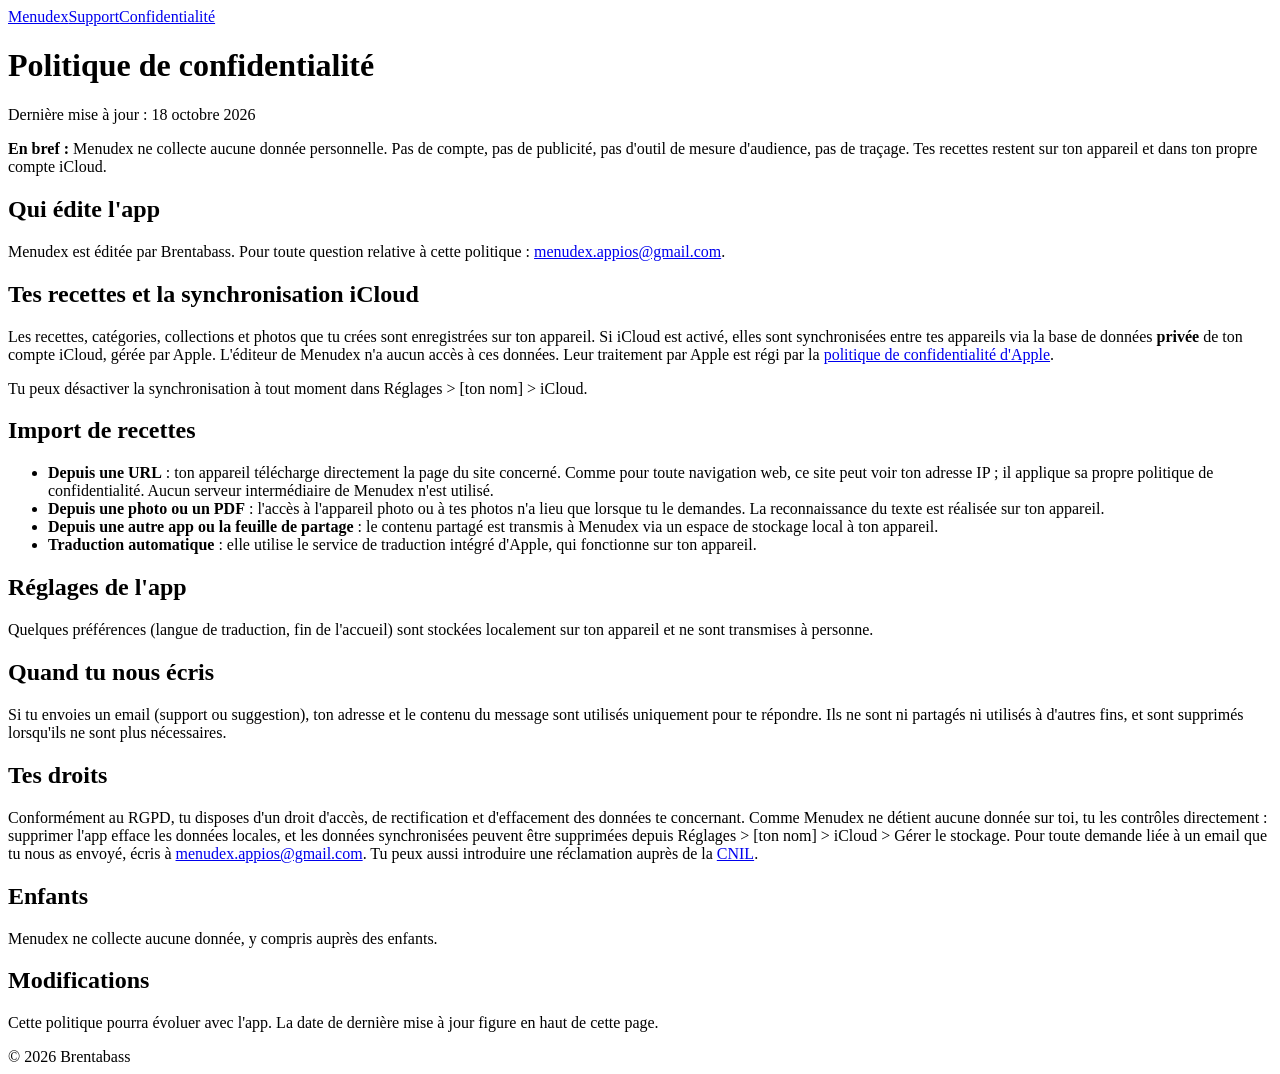
==== privacy.html @ 75eee8f6 "Adresse de contact Co-Authored-By: Claude Opus 5.5 <noreply@anthropic.com>" ====
<!doctype html>
<html lang="fr">
<head>
  <meta charset="utf-8">
  <meta name="viewport" content="width=device-width, initial-scale=1">
  <title>Menudex — Confidentialité</title>
  <meta name="description" content="Politique de confidentialité de l'app Menudex.">
  <link rel="stylesheet" href="style.css">
</head>
<body>
<main>
  <nav><a href="./">Menudex</a><a href="support.html">Support</a><a href="privacy.html">Confidentialité</a></nav>
  <header>
    <h1>Politique de confidentialité</h1>
    <p class="meta">Dernière mise à jour : 18 octobre 2026</p>
  </header>

  <p class="summary"><strong>En bref :</strong> Menudex ne collecte aucune donnée personnelle. Pas de compte, pas de publicité, pas d'outil de mesure d'audience, pas de traçage. Tes recettes restent sur ton appareil et dans ton propre compte iCloud.</p>

  <h2>Qui édite l'app</h2>
  <p>Menudex est éditée par Brentabass. Pour toute question relative à cette politique : <a href="mailto:menudex.appios@gmail.com">menudex.appios@gmail.com</a>.</p>

  <h2>Tes recettes et la synchronisation iCloud</h2>
  <p>Les recettes, catégories, collections et photos que tu crées sont enregistrées sur ton appareil. Si iCloud est activé, elles sont synchronisées entre tes appareils via la base de données <strong>privée</strong> de ton compte iCloud, gérée par Apple. L'éditeur de Menudex n'a aucun accès à ces données. Leur traitement par Apple est régi par la <a href="https://www.apple.com/legal/privacy/">politique de confidentialité d'Apple</a>.</p>
  <p>Tu peux désactiver la synchronisation à tout moment dans Réglages &gt; [ton nom] &gt; iCloud.</p>

  <h2>Import de recettes</h2>
  <ul>
    <li><strong>Depuis une URL</strong> : ton appareil télécharge directement la page du site concerné. Comme pour toute navigation web, ce site peut voir ton adresse IP ; il applique sa propre politique de confidentialité. Aucun serveur intermédiaire de Menudex n'est utilisé.</li>
    <li><strong>Depuis une photo ou un PDF</strong> : l'accès à l'appareil photo ou à tes photos n'a lieu que lorsque tu le demandes. La reconnaissance du texte est réalisée sur ton appareil.</li>
    <li><strong>Depuis une autre app ou la feuille de partage</strong> : le contenu partagé est transmis à Menudex via un espace de stockage local à ton appareil.</li>
    <li><strong>Traduction automatique</strong> : elle utilise le service de traduction intégré d'Apple, qui fonctionne sur ton appareil.</li>
  </ul>

  <h2>Réglages de l'app</h2>
  <p>Quelques préférences (langue de traduction, fin de l'accueil) sont stockées localement sur ton appareil et ne sont transmises à personne.</p>

  <h2>Quand tu nous écris</h2>
  <p>Si tu envoies un email (support ou suggestion), ton adresse et le contenu du message sont utilisés uniquement pour te répondre. Ils ne sont ni partagés ni utilisés à d'autres fins, et sont supprimés lorsqu'ils ne sont plus nécessaires.</p>

  <h2>Tes droits</h2>
  <p>Conformément au RGPD, tu disposes d'un droit d'accès, de rectification et d'effacement des données te concernant. Comme Menudex ne détient aucune donnée sur toi, tu les contrôles directement : supprimer l'app efface les données locales, et les données synchronisées peuvent être supprimées depuis Réglages &gt; [ton nom] &gt; iCloud &gt; Gérer le stockage. Pour toute demande liée à un email que tu nous as envoyé, écris à <a href="mailto:menudex.appios@gmail.com">menudex.appios@gmail.com</a>. Tu peux aussi introduire une réclamation auprès de la <a href="https://www.cnil.fr">CNIL</a>.</p>

  <h2>Enfants</h2>
  <p>Menudex ne collecte aucune donnée, y compris auprès des enfants.</p>

  <h2>Modifications</h2>
  <p>Cette politique pourra évoluer avec l'app. La date de dernière mise à jour figure en haut de cette page.</p>

  <footer>© 2026 Brentabass</footer>
</main>
</body>
</html>
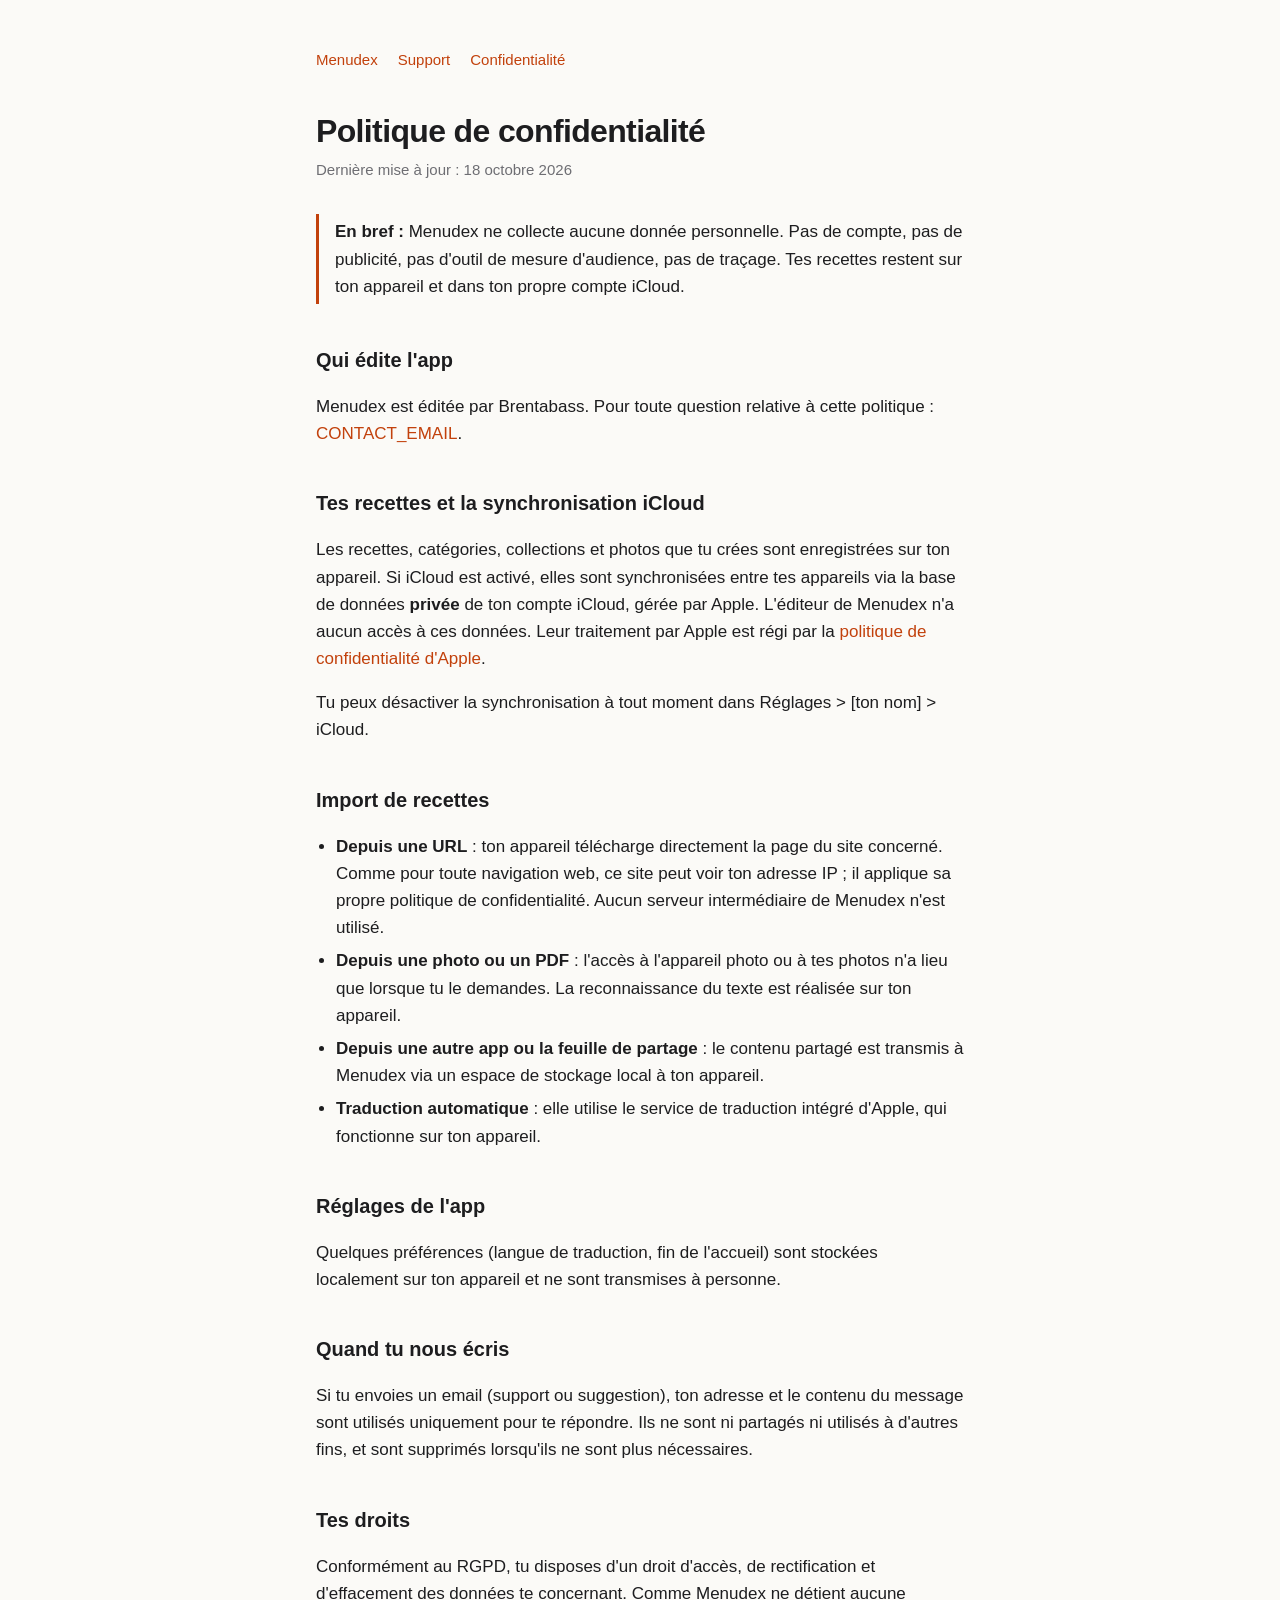
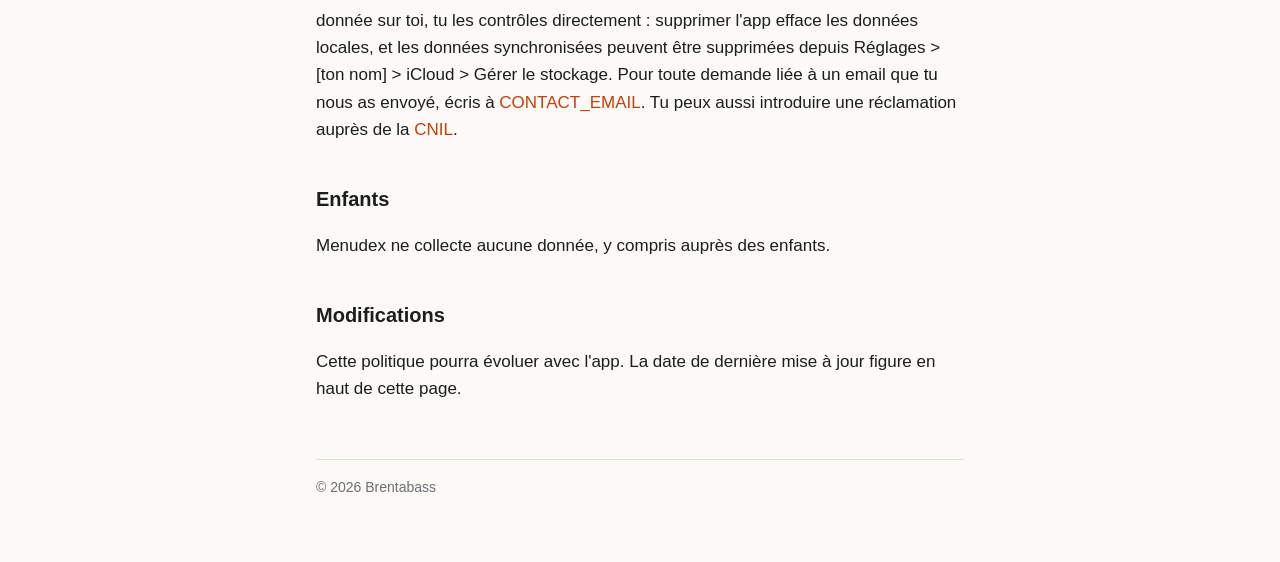
==== commit 9f933840: "Site Menudex : accueil, support, confidentialité Co-Authored-By: Claude Opus 5.5 <noreply@anthropic." ====
--- a/privacy.html
+++ b/privacy.html
@@ -18,7 +18,7 @@
   <p class="summary"><strong>En bref :</strong> Menudex ne collecte aucune donnée personnelle. Pas de compte, pas de publicité, pas d'outil de mesure d'audience, pas de traçage. Tes recettes restent sur ton appareil et dans ton propre compte iCloud.</p>
 
   <h2>Qui édite l'app</h2>
-  <p>Menudex est éditée par Brentabass. Pour toute question relative à cette politique : <a href="mailto:menudex.appios@gmail.com">menudex.appios@gmail.com</a>.</p>
+  <p>Menudex est éditée par Brentabass. Pour toute question relative à cette politique : <a href="mailto:CONTACT_EMAIL">CONTACT_EMAIL</a>.</p>
 
   <h2>Tes recettes et la synchronisation iCloud</h2>
   <p>Les recettes, catégories, collections et photos que tu crées sont enregistrées sur ton appareil. Si iCloud est activé, elles sont synchronisées entre tes appareils via la base de données <strong>privée</strong> de ton compte iCloud, gérée par Apple. L'éditeur de Menudex n'a aucun accès à ces données. Leur traitement par Apple est régi par la <a href="https://www.apple.com/legal/privacy/">politique de confidentialité d'Apple</a>.</p>
@@ -39,7 +39,7 @@
   <p>Si tu envoies un email (support ou suggestion), ton adresse et le contenu du message sont utilisés uniquement pour te répondre. Ils ne sont ni partagés ni utilisés à d'autres fins, et sont supprimés lorsqu'ils ne sont plus nécessaires.</p>
 
   <h2>Tes droits</h2>
-  <p>Conformément au RGPD, tu disposes d'un droit d'accès, de rectification et d'effacement des données te concernant. Comme Menudex ne détient aucune donnée sur toi, tu les contrôles directement : supprimer l'app efface les données locales, et les données synchronisées peuvent être supprimées depuis Réglages &gt; [ton nom] &gt; iCloud &gt; Gérer le stockage. Pour toute demande liée à un email que tu nous as envoyé, écris à <a href="mailto:menudex.appios@gmail.com">menudex.appios@gmail.com</a>. Tu peux aussi introduire une réclamation auprès de la <a href="https://www.cnil.fr">CNIL</a>.</p>
+  <p>Conformément au RGPD, tu disposes d'un droit d'accès, de rectification et d'effacement des données te concernant. Comme Menudex ne détient aucune donnée sur toi, tu les contrôles directement : supprimer l'app efface les données locales, et les données synchronisées peuvent être supprimées depuis Réglages &gt; [ton nom] &gt; iCloud &gt; Gérer le stockage. Pour toute demande liée à un email que tu nous as envoyé, écris à <a href="mailto:CONTACT_EMAIL">CONTACT_EMAIL</a>. Tu peux aussi introduire une réclamation auprès de la <a href="https://www.cnil.fr">CNIL</a>.</p>
 
   <h2>Enfants</h2>
   <p>Menudex ne collecte aucune donnée, y compris auprès des enfants.</p>
--- a/style.css
+++ b/style.css
@@ -0,0 +1,36 @@
+:root {
+  --bg: #fbfaf7;
+  --text: #1d1d1f;
+  --muted: #6e6e73;
+  --accent: #c2410c;
+  --rule: #e5e2dc;
+  color-scheme: light dark;
+}
+@media (prefers-color-scheme: dark) {
+  :root {
+    --bg: #161514;
+    --text: #f2f1ee;
+    --muted: #a1a1a6;
+    --accent: #fb923c;
+    --rule: #2e2c29;
+  }
+}
+* { box-sizing: border-box; }
+body {
+  margin: 0;
+  background: var(--bg);
+  color: var(--text);
+  font: 17px/1.6 -apple-system, BlinkMacSystemFont, "SF Pro Text", "Helvetica Neue", Arial, sans-serif;
+}
+main { max-width: 680px; margin: 0 auto; padding: 48px 16px 64px; }
+header { margin-bottom: 32px; }
+nav { display: flex; gap: 20px; font-size: 15px; margin-bottom: 40px; }
+a { color: var(--accent); text-decoration: none; }
+a:hover { text-decoration: underline; }
+h1 { font-size: 32px; line-height: 1.2; margin: 0 0 8px; letter-spacing: -0.02em; }
+h2 { font-size: 20px; margin: 40px 0 8px; }
+.meta { color: var(--muted); font-size: 15px; margin: 0; }
+.summary { border-left: 3px solid var(--accent); padding: 4px 0 4px 16px; margin: 24px 0; }
+ul { padding-left: 20px; }
+li { margin: 6px 0; }
+footer { margin-top: 56px; padding-top: 16px; border-top: 1px solid var(--rule); color: var(--muted); font-size: 14px; }
